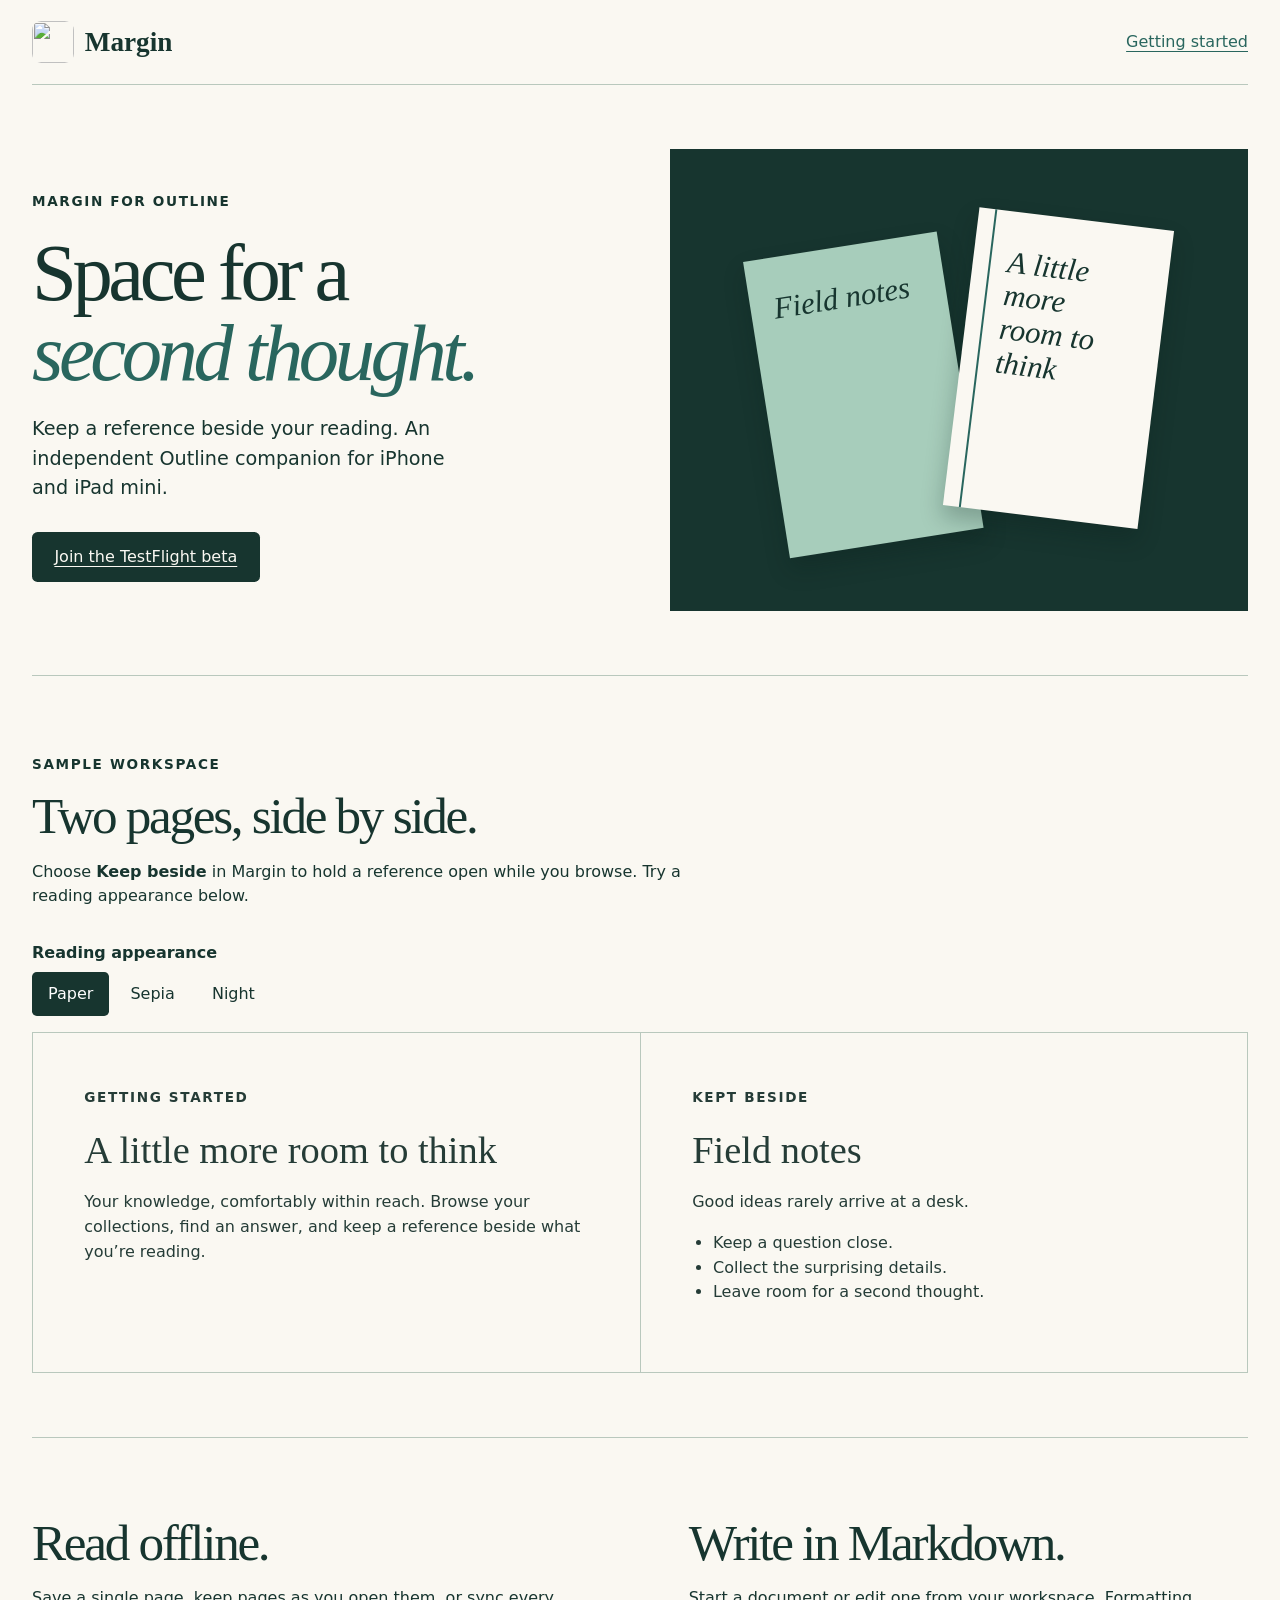
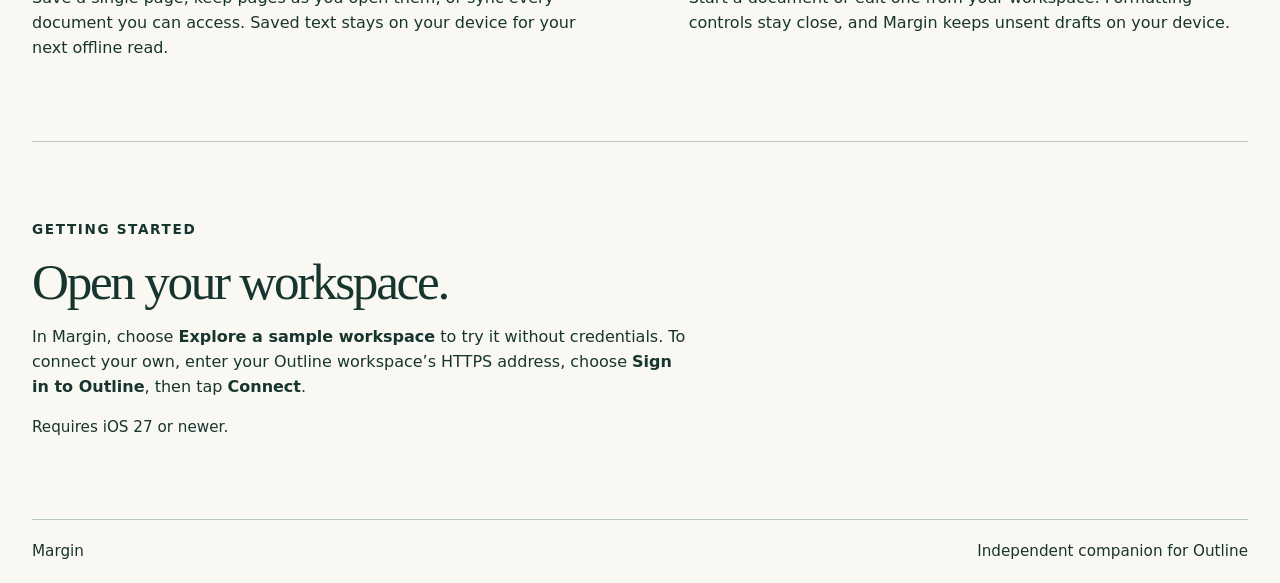
==== site/index.html @ 538de2c2 "feat(site): publish the Margin landing page with GitHub Actions" ====
<!doctype html>
<html lang="en">
<head>
  <meta charset="utf-8">
  <meta name="viewport" content="width=device-width,initial-scale=1">
  <meta name="theme-color" content="#17352f">
  <meta name="description" content="Margin is an independent Outline companion for iPhone and iPad mini. Keep two documents close, write in Markdown, and read saved pages offline.">
  <title>Margin for Outline — Space for a second thought</title>
  <link rel="icon" href="icon.png">
  <link rel="stylesheet" href="style.css">
</head>
<body>
<header><a class="brand" href="./"><img src="icon.png" alt="">Margin</a><a href="#getting-started">Getting started</a></header>
<main>
  <section class="hero">
    <div class="intro">
      <p class="eyebrow">Margin for Outline</p>
      <h1>Space for a <em>second thought.</em></h1>
      <p>Keep a reference beside your reading. An independent Outline companion for iPhone and iPad mini.</p>
      <a class="button" href="https://testflight.apple.com/join/gPusnWHR">Join the TestFlight beta</a>
    </div>
    <div class="cover" aria-hidden="true"><div class="leaf sage"><span>Field notes</span></div><div class="leaf paper"><span>A little more<br>room to think</span></div></div>
  </section>
  <section id="reader">
    <p class="eyebrow">Sample workspace</p>
    <h2>Two pages, side by side.</h2>
    <p>Choose <strong>Keep beside</strong> in Margin to hold a reference open while you browse. Try a reading appearance below.</p>
    <fieldset>
      <legend>Reading appearance</legend>
      <input id="light" type="radio" name="theme" checked><label for="light">Paper</label>
      <input id="sepia" type="radio" name="theme"><label for="sepia">Sepia</label>
      <input id="night" type="radio" name="theme"><label for="night">Night</label>
      <div class="spread">
        <article><small>Getting started</small><h3>A little more room to think</h3><p>Your knowledge, comfortably within reach. Browse your collections, find an answer, and keep a reference beside what you’re reading.</p></article>
        <article><small>Kept beside</small><h3>Field notes</h3><p>Good ideas rarely arrive at a desk.</p><ul><li>Keep a question close.</li><li>Collect the surprising details.</li><li>Leave room for a second thought.</li></ul></article>
      </div>
    </fieldset>
  </section>
  <section class="details"><div><h2>Read offline.</h2><p>Save a single page, keep pages as you open them, or sync every document you can access. Saved text stays on your device for your next offline read.</p></div>
    <div><h2>Write in Markdown.</h2><p>Start a document or edit one from your workspace. Formatting controls stay close, and Margin keeps unsent drafts on your device.</p></div></section>
  <section id="getting-started"><p class="eyebrow">Getting started</p><h2>Open your workspace.</h2><p>In Margin, choose <strong>Explore a sample workspace</strong> to try it without credentials. To connect your own, enter your Outline workspace’s HTTPS address, choose <strong>Sign in to Outline</strong>, then tap <strong>Connect</strong>.</p><p class="requirement">Requires iOS 27 or newer.</p></section>
</main>
<footer>Margin <span>Independent companion for Outline</span></footer>
</body>
</html>
---- site/style.css ----
:root {
  --ink: #17352f;
  --green: #29665e;
  --paper: #faf8f2;
  --rule: #b9c8bd;
  font: 100%/1.55 system-ui, sans-serif;
  color: var(--ink);
  background: var(--paper);
}
* { box-sizing: border-box; }
body { margin: auto; width: min(100% - 3rem, 76rem); }
header, footer { display: flex; align-items: center; justify-content: space-between; gap: 1rem; padding: 1.25rem 0; }
header { border-bottom: 1px solid var(--rule); }
a { color: var(--green); text-underline-offset: .25em; }
header a { display: inline-flex; min-height: 44px; align-items: center; }
.brand { gap: .65rem; color: var(--ink); font: bold 1.7rem Georgia, serif; text-decoration: none; }
.brand img { width: 2.65rem; height: 2.65rem; border-radius: 22%; }
.hero { display: grid; grid-template-columns: 1fr 1fr; align-items: center; gap: 5%; padding: 4rem 0; }
.eyebrow, small { font-size: .85rem; font-weight: 650; letter-spacing: .12em; text-transform: uppercase; }
h1, h2, h3 { font-family: ui-serif, Georgia, serif; font-weight: 400; text-wrap: balance; }
h1 { font-size: clamp(3.5rem, 6.3vw, 6.1rem); line-height: .99; letter-spacing: -.055em; margin: .26em 0; }
h1 em { display: block; color: var(--green); }
h2 { font-size: clamp(2.2rem, 4vw, 3.8rem); line-height: 1.08; letter-spacing: -.045em; margin: .25em 0; }
p { max-width: 65ch; }
.intro > p:not(.eyebrow) { max-width: 37ch; font-size: 1.2rem; }
.button { display: inline-block; background: var(--ink); color: var(--paper); border-radius: .35rem; padding: .8rem 1.4rem; margin-top: .6rem; }
.cover { background: var(--ink); aspect-ratio: 1.25; display: flex; align-items: center; justify-content: center; overflow: hidden; }
.leaf { width: 34%; height: 65%; padding: 6% 4%; font: italic clamp(1.3rem, 2.4vw, 2.3rem)/1.1 Georgia, serif; box-shadow: 0 12px 22px #081c1840; }
.sage { background: #a7cdbb; transform: rotate(-9deg) translateY(5%); }
.paper { background: linear-gradient(90deg, transparent 8%, var(--green) 8% 9%, transparent 9%), var(--paper); transform: rotate(7deg) translateY(-4%); padding-inline-start: 6%; }
main > section + section { border-top: 1px solid var(--rule); padding: clamp(2.5rem, 5vw, 4.5rem) 0; }
fieldset { position: relative; margin: 2rem 0 0; padding: 0; border: 0; min-width: 0; }
legend { padding: 0; margin-bottom: .4rem; font-weight: 600; }
input { position: absolute; opacity: 0; }
label { display: inline-flex; align-items: center; min-height: 44px; padding: .45rem 1rem; border-radius: .3rem; cursor: pointer; }
input:checked + label { background: var(--ink); color: white; }
input:focus-visible + label, a:focus-visible { outline: 3px solid #45877b; outline-offset: 3px; }
.spread { margin-top: 1rem; display: grid; grid-template-columns: 1fr 1fr; border: 1px solid var(--rule); background: var(--paper); color: #253c37; }
article { padding: clamp(1.5rem, 4vw, 3.5rem); }
article + article { border-inline-start: 1px solid var(--rule); }
h3 { font-size: clamp(1.7rem, 3vw, 2.8rem); line-height: 1.1; margin: .5em 0; }
ul { padding-inline-start: 1.3rem; }
#sepia:checked ~ .spread { background: #efe2c6; color: #493b2c; }
#night:checked ~ .spread { background: #172321; color: #e5eae2; }
.details { display: grid; grid-template-columns: 1fr 1fr; gap: 8%; }
.requirement, footer { font-size: .95rem; }
footer { border-top: 1px solid var(--rule); }
@media (max-width: 44rem) {
  body { width: calc(100% - 2.25rem); }
  .hero, .details, .spread { grid-template-columns: 1fr; }
  .hero { gap: 2rem; padding: 2rem 0; }
  .cover { aspect-ratio: 1.75; }
  .details { gap: 1.5rem; }
  article + article { border-inline-start: 0; border-top: 1px solid var(--rule); }
}
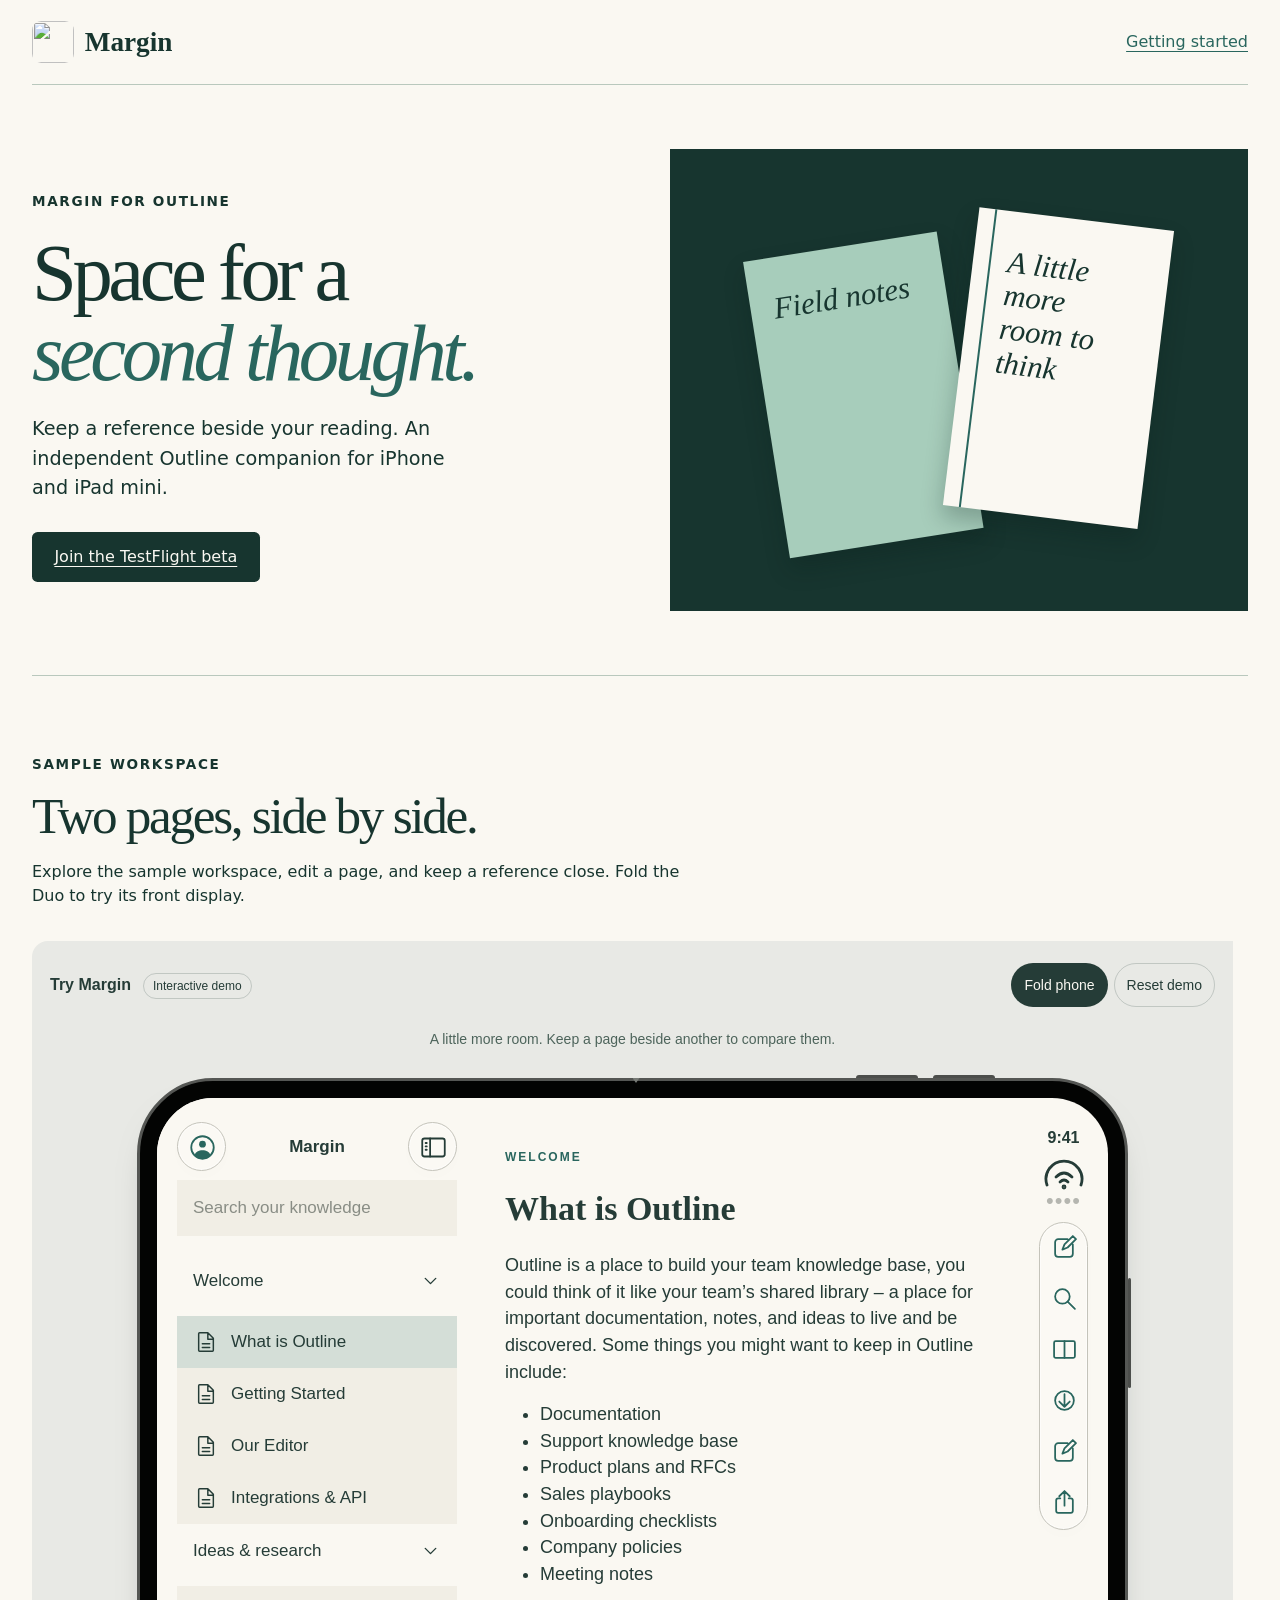
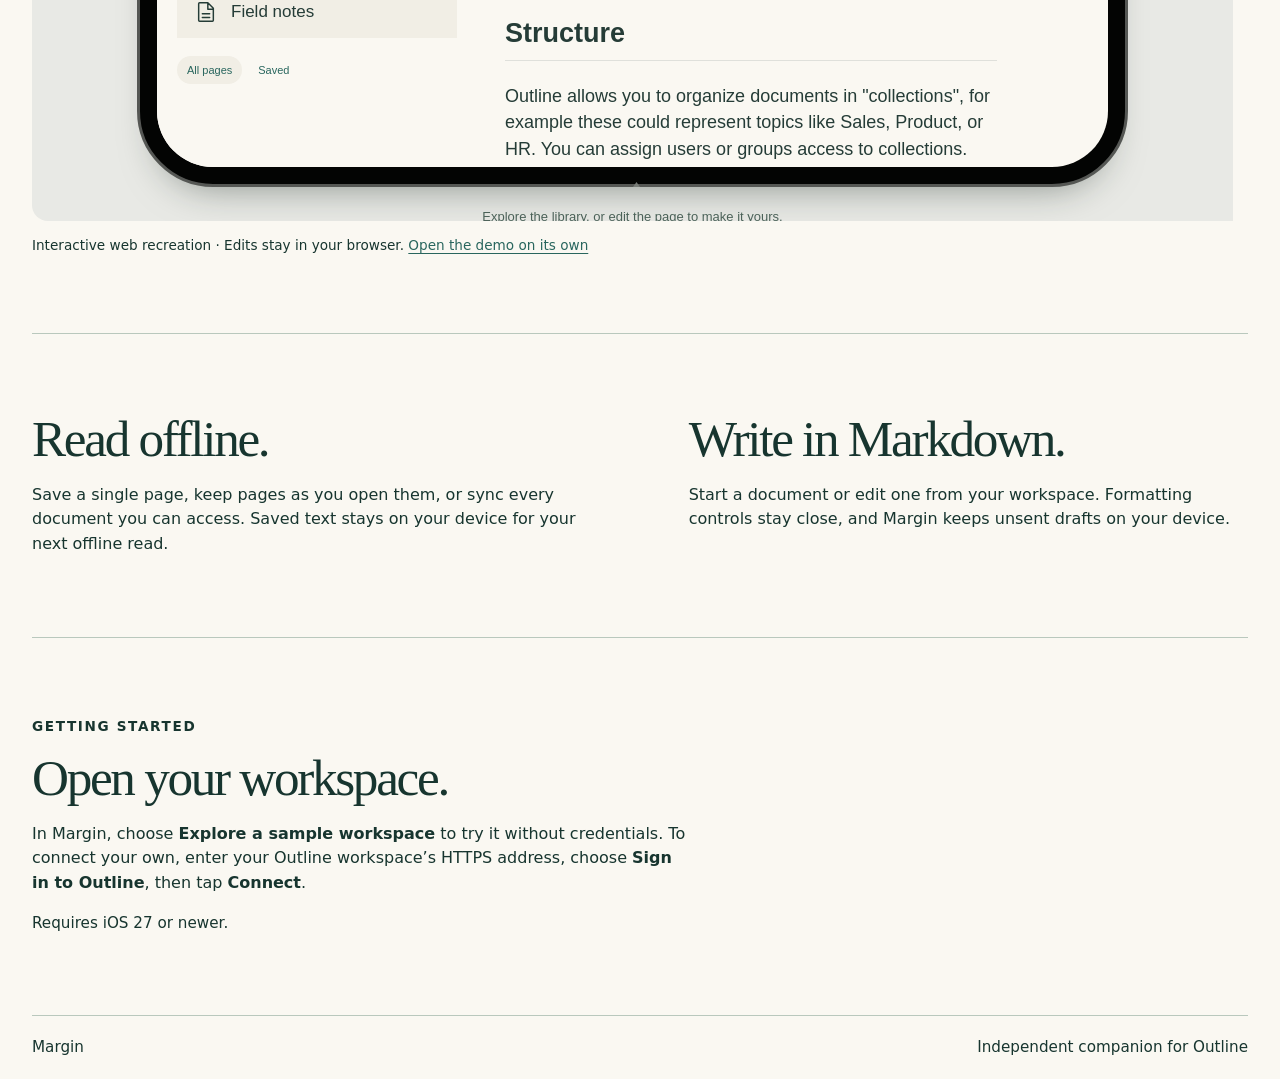
==== commit bb670362: "feat(site): add interactive Duo demo with folding animation" ====
--- a/site/index.html
+++ b/site/index.html
@@ -24,17 +24,9 @@
   <section id="reader">
     <p class="eyebrow">Sample workspace</p>
     <h2>Two pages, side by side.</h2>
-    <p>Choose <strong>Keep beside</strong> in Margin to hold a reference open while you browse. Try a reading appearance below.</p>
-    <fieldset>
-      <legend>Reading appearance</legend>
-      <input id="light" type="radio" name="theme" checked><label for="light">Paper</label>
-      <input id="sepia" type="radio" name="theme"><label for="sepia">Sepia</label>
-      <input id="night" type="radio" name="theme"><label for="night">Night</label>
-      <div class="spread">
-        <article><small>Getting started</small><h3>A little more room to think</h3><p>Your knowledge, comfortably within reach. Browse your collections, find an answer, and keep a reference beside what you’re reading.</p></article>
-        <article><small>Kept beside</small><h3>Field notes</h3><p>Good ideas rarely arrive at a desk.</p><ul><li>Keep a question close.</li><li>Collect the surprising details.</li><li>Leave room for a second thought.</li></ul></article>
-      </div>
-    </fieldset>
+    <p>Explore the sample workspace, edit a page, and keep a reference close. Fold the Duo to try its front display.</p>
+    <iframe class="app-demo" src="demo/" title="Interactive Margin app on iPhone Duo" loading="lazy"></iframe>
+    <p class="demo-note">Interactive web recreation · Edits stay in your browser. <a href="demo/">Open the demo on its own</a></p>
   </section>
   <section class="details"><div><h2>Read offline.</h2><p>Save a single page, keep pages as you open them, or sync every document you can access. Saved text stays on your device for your next offline read.</p></div>
     <div><h2>Write in Markdown.</h2><p>Start a document or edit one from your workspace. Formatting controls stay close, and Margin keeps unsent drafts on your device.</p></div></section>
--- a/site/style.css
+++ b/site/style.css
@@ -29,19 +29,6 @@
 .sage { background: #a7cdbb; transform: rotate(-9deg) translateY(5%); }
 .paper { background: linear-gradient(90deg, transparent 8%, var(--green) 8% 9%, transparent 9%), var(--paper); transform: rotate(7deg) translateY(-4%); padding-inline-start: 6%; }
 main > section + section { border-top: 1px solid var(--rule); padding: clamp(2.5rem, 5vw, 4.5rem) 0; }
-fieldset { position: relative; margin: 2rem 0 0; padding: 0; border: 0; min-width: 0; }
-legend { padding: 0; margin-bottom: .4rem; font-weight: 600; }
-input { position: absolute; opacity: 0; }
-label { display: inline-flex; align-items: center; min-height: 44px; padding: .45rem 1rem; border-radius: .3rem; cursor: pointer; }
-input:checked + label { background: var(--ink); color: white; }
-input:focus-visible + label, a:focus-visible { outline: 3px solid #45877b; outline-offset: 3px; }
-.spread { margin-top: 1rem; display: grid; grid-template-columns: 1fr 1fr; border: 1px solid var(--rule); background: var(--paper); color: #253c37; }
-article { padding: clamp(1.5rem, 4vw, 3.5rem); }
-article + article { border-inline-start: 1px solid var(--rule); }
-h3 { font-size: clamp(1.7rem, 3vw, 2.8rem); line-height: 1.1; margin: .5em 0; }
-ul { padding-inline-start: 1.3rem; }
-#sepia:checked ~ .spread { background: #efe2c6; color: #493b2c; }
-#night:checked ~ .spread { background: #172321; color: #e5eae2; }
 .details { display: grid; grid-template-columns: 1fr 1fr; gap: 8%; }
 .requirement, footer { font-size: .95rem; }
 footer { border-top: 1px solid var(--rule); }
@@ -53,3 +40,7 @@
   .details { gap: 1.5rem; }
   article + article { border-inline-start: 0; border-top: 1px solid var(--rule); }
 }
+
+.app-demo { display:block; width:100%; height:880px; border:0; margin-top:2rem; border-radius:16px; }
+.demo-note {font-size:.85rem;}
+@media(max-width:44rem){.app-demo{height:740px;}}
